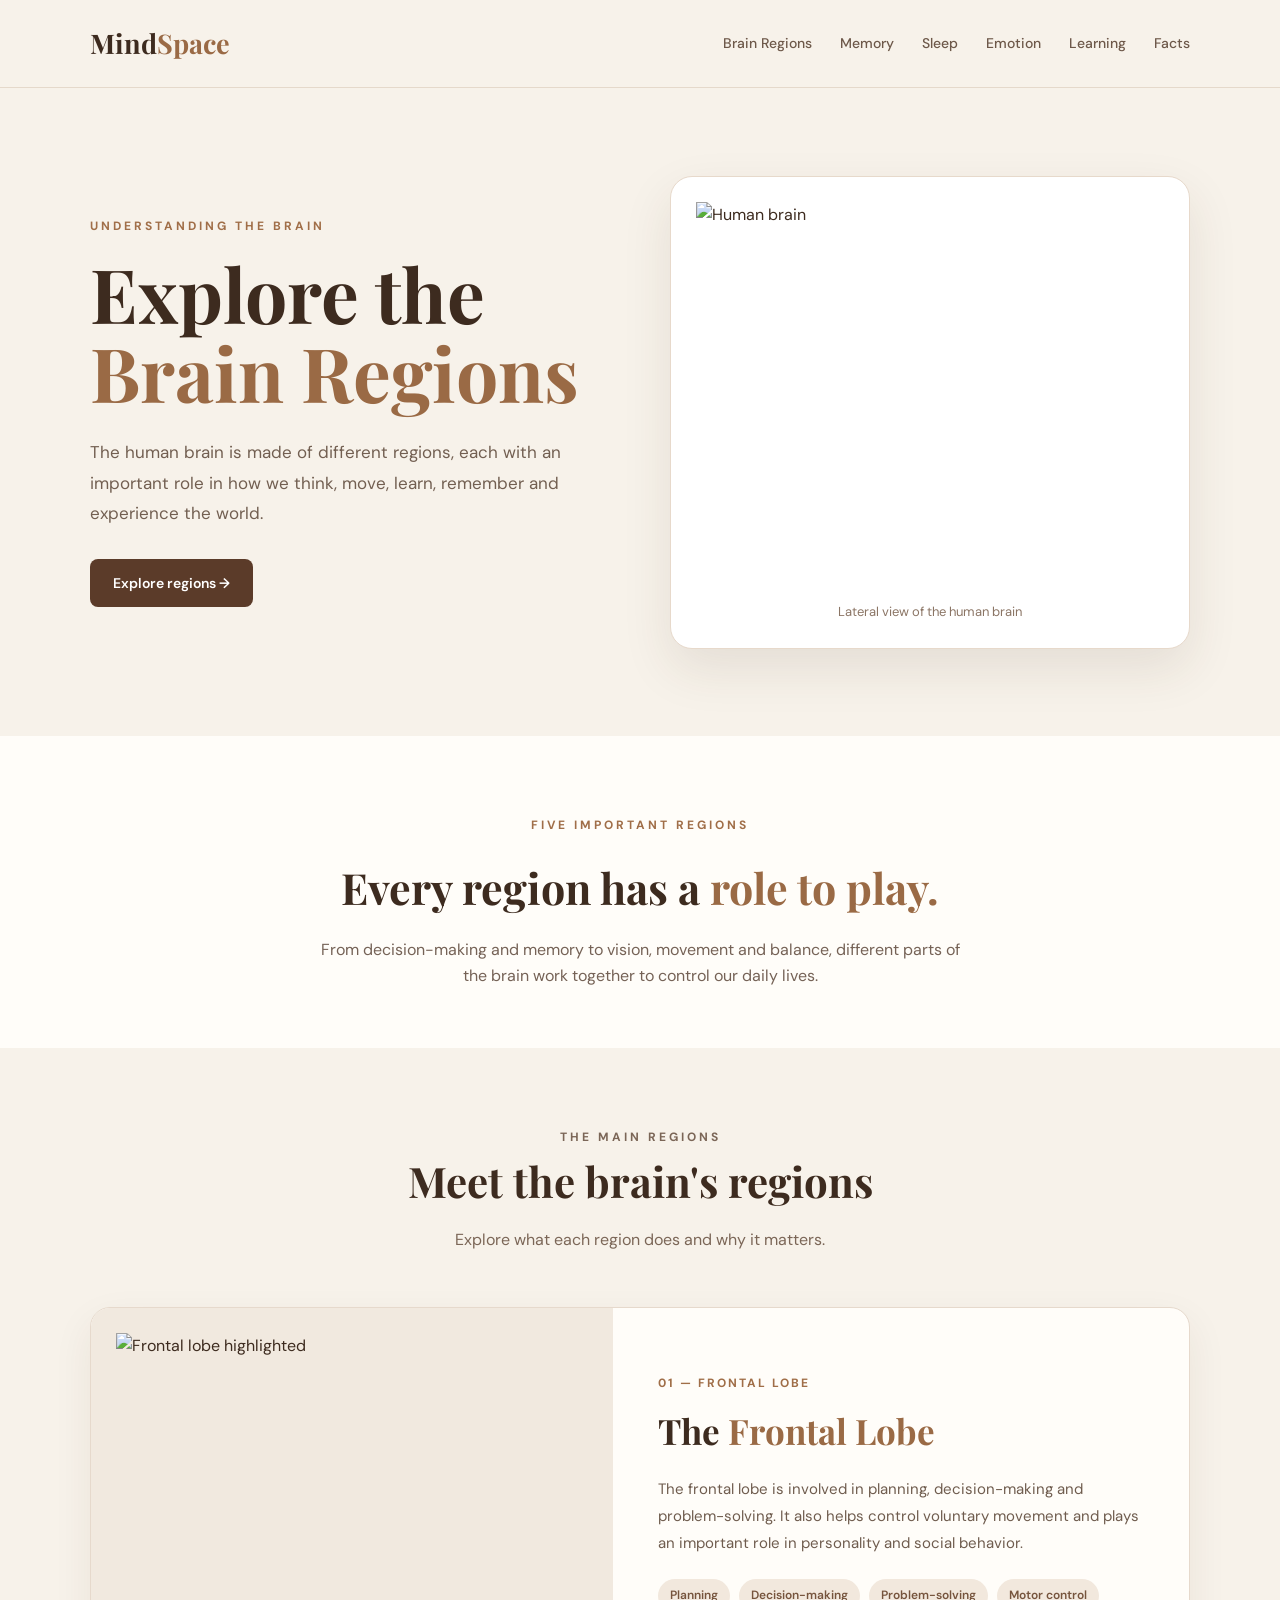
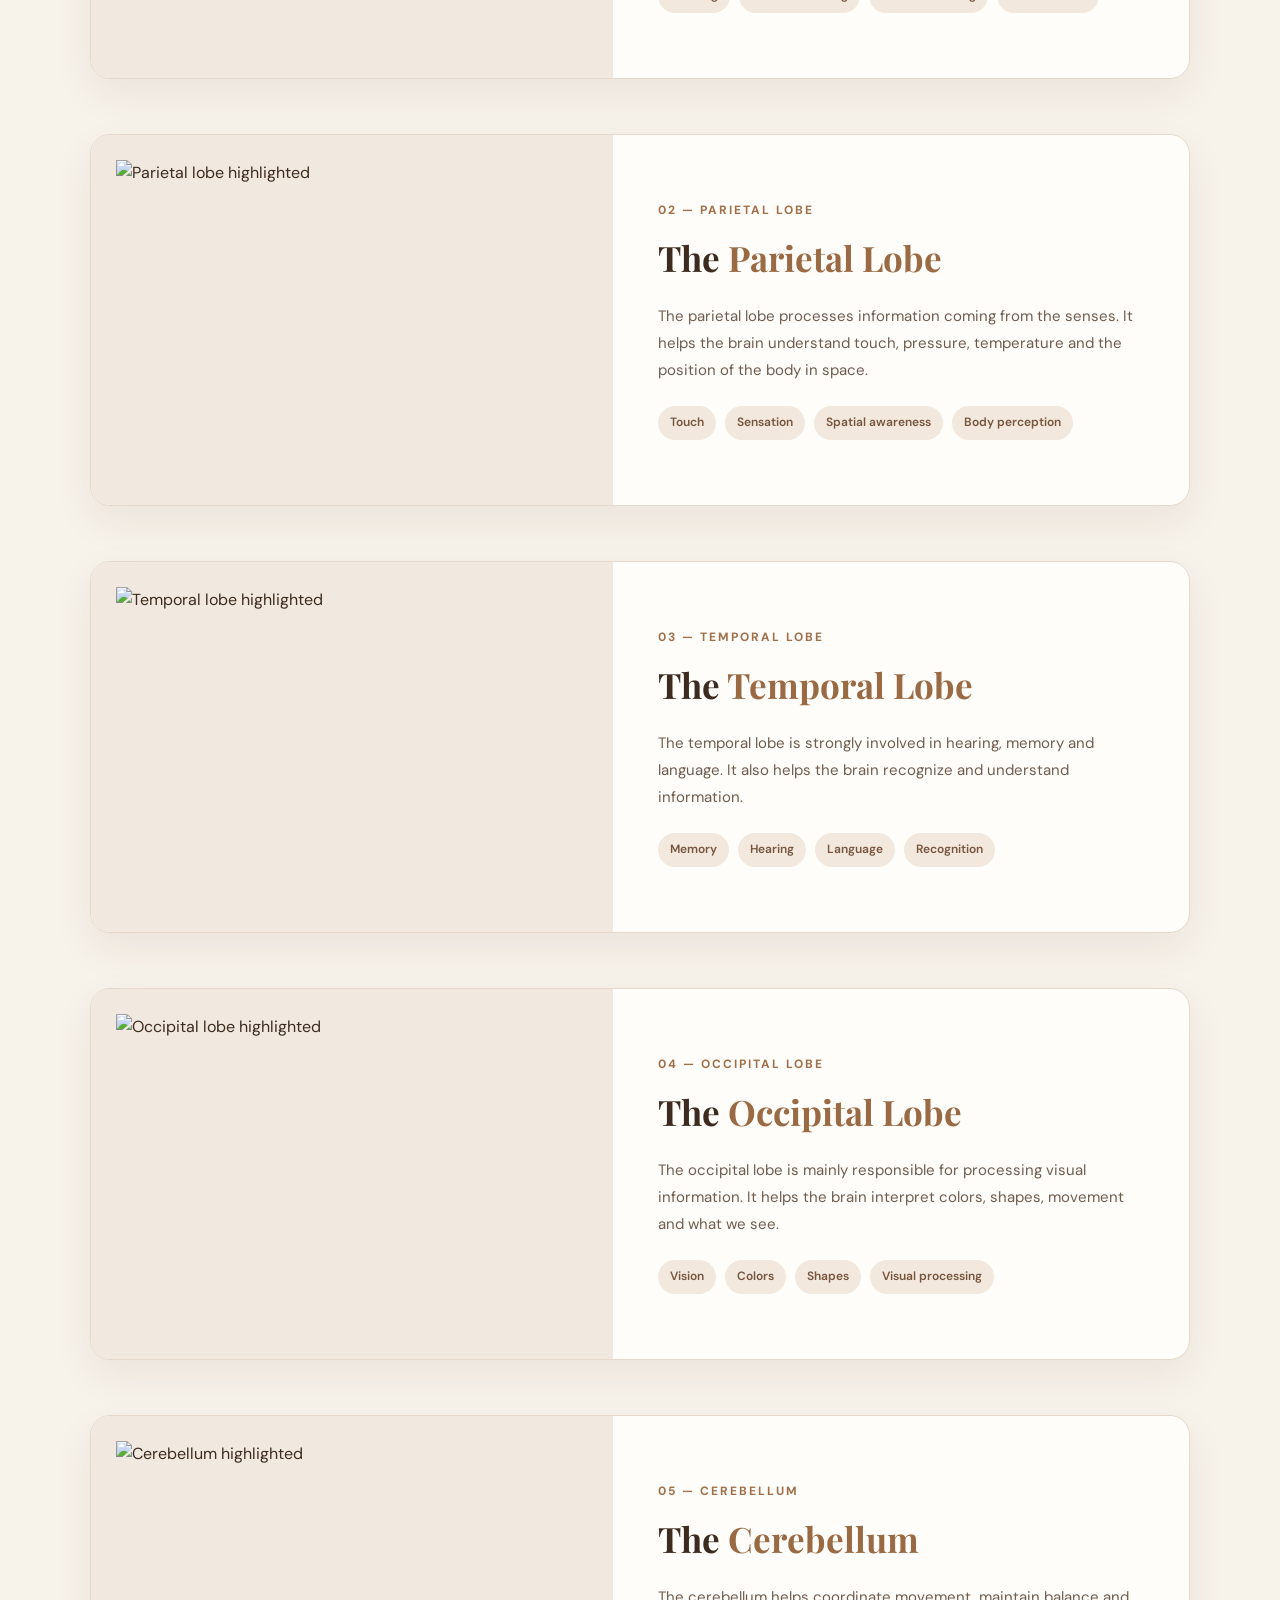
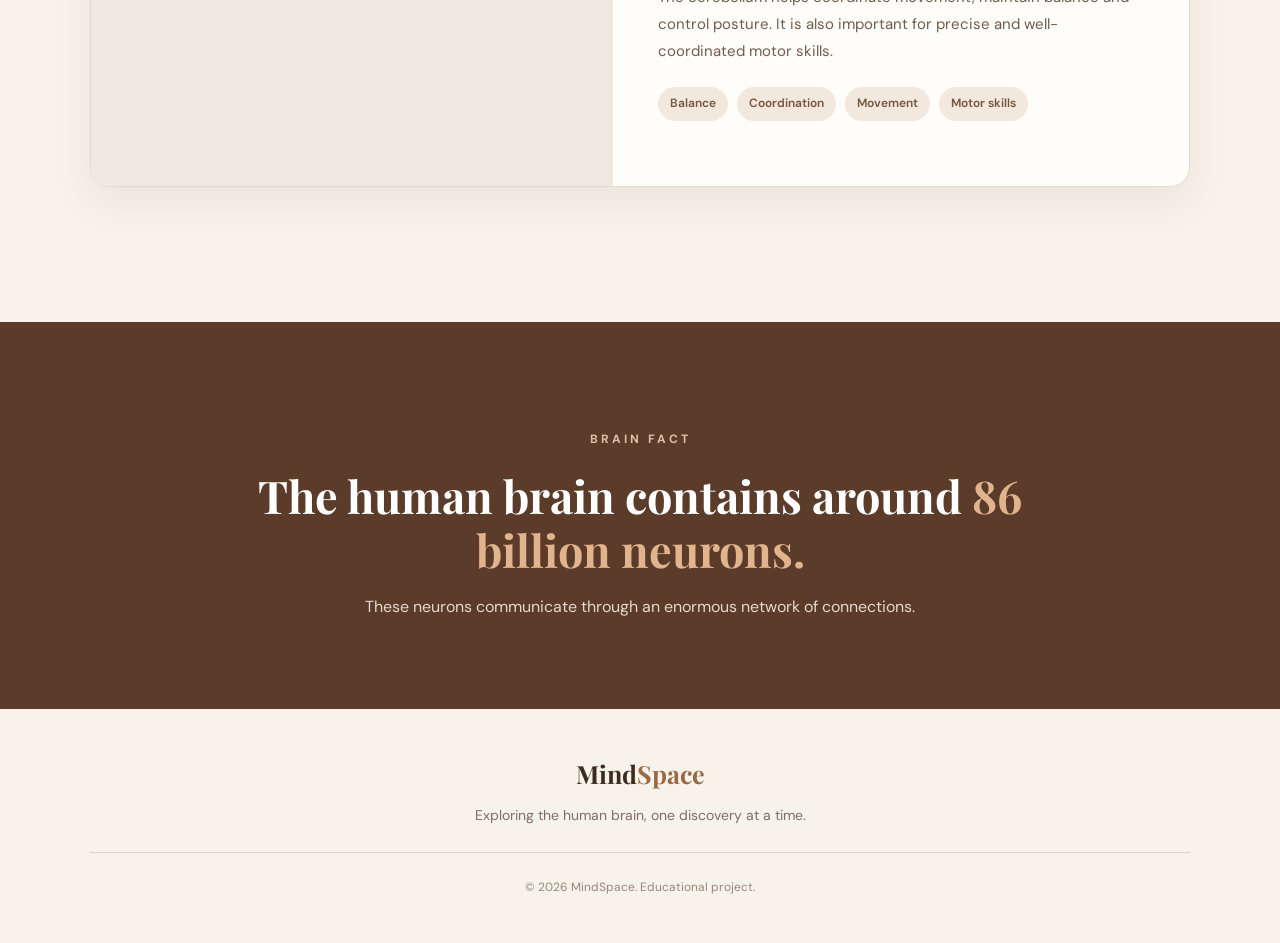
==== brain-regions.html @ 79ee7299 "Add files via upload" ====
<!DOCTYPE html>
<html lang="en">

<head>
    <meta charset="UTF-8">
    <meta name="viewport" content="width=device-width, initial-scale=1.0">

    <title>Brain Regions — MindSpace</title>

    <link rel="preconnect" href="https://fonts.googleapis.com">
    <link rel="preconnect" href="https://fonts.gstatic.com" crossorigin>

    <link
        href="https://fonts.googleapis.com/css2?family=DM+Sans:wght@400;500;600;700&family=Playfair+Display:wght@500;600;700&display=swap"
        rel="stylesheet"
    >

    <style>

        /* =========================
           GENERAL
        ========================= */

        * {
            margin: 0;
            padding: 0;
            box-sizing: border-box;
        }

        html {
            scroll-behavior: smooth;
        }

        body {
            font-family: "DM Sans", sans-serif;
            background: #f7f2ea;
            color: #3d2b1f;
            line-height: 1.6;
        }

        a {
            text-decoration: none;
            color: inherit;
        }


        /* =========================
           NAVBAR
        ========================= */

        .navbar {
            width: 100%;
            padding: 22px 7%;
            display: flex;
            align-items: center;
            justify-content: space-between;

            background: #f7f2ea;
            border-bottom: 1px solid #e5d9cb;

            position: sticky;
            top: 0;
            z-index: 1000;
        }

        .logo {
            font-family: "Playfair Display", serif;
            font-size: 27px;
            font-weight: 700;
            color: #3d2b1f;
        }

        .logo span {
            color: #9a6a45;
        }

        nav {
            display: flex;
            gap: 28px;
        }

        nav a {
            font-size: 14px;
            font-weight: 500;
            color: #6d5849;
            transition: 0.3s;
        }

        nav a:hover {
            color: #9a6a45;
        }

        .menu-btn {
            display: none;
            border: none;
            background: none;
            font-size: 25px;
            color: #3d2b1f;
            cursor: pointer;
        }


        /* =========================
           HERO
        ========================= */

        .hero {
            min-height: 72vh;
            padding: 80px 7%;

            display: grid;
            grid-template-columns: 1fr 1fr;
            align-items: center;
            gap: 60px;
        }

        .small-title {
            font-size: 12px;
            font-weight: 700;
            letter-spacing: 3px;
            color: #a06e48;
            margin-bottom: 18px;
        }

        .hero h1 {
            font-family: "Playfair Display", serif;
            font-size: clamp(48px, 6vw, 75px);
            line-height: 1.05;
            color: #3d2b1f;
            margin-bottom: 25px;
        }

        .hero h1 span {
            color: #9a6a45;
        }

        .hero-description {
            max-width: 540px;
            color: #725f51;
            font-size: 17px;
            line-height: 1.8;
            margin-bottom: 30px;
        }

        .main-button {
            display: inline-block;
            padding: 13px 23px;
            background: #5b3b29;
            color: white;
            border-radius: 8px;

            font-size: 14px;
            font-weight: 600;

            transition: 0.3s;
        }

        .main-button:hover {
            background: #8b6040;
            transform: translateY(-2px);
        }


        /* =========================
           HERO IMAGE
        ========================= */

        .hero-visual {
            display: flex;
            justify-content: center;
            align-items: center;
        }

        .hero-image-box {
            width: 100%;
            max-width: 550px;
            background: white;
            border-radius: 22px;
            padding: 25px;

            border: 1px solid #e7d9cb;

            box-shadow: 0 20px 50px rgba(73, 45, 27, 0.10);
        }

        .hero-image-box img {
            width: 100%;
            height: 390px;
            object-fit: contain;
            display: block;
        }

        .image-caption {
            text-align: center;
            font-size: 13px;
            color: #8b7565;
            margin-top: 10px;
        }


        /* =========================
           INTRO
        ========================= */

        .intro {
            text-align: center;
            padding: 80px 7% 60px;
            background: #fffdf9;
        }

        .intro h2 {
            font-family: "Playfair Display", serif;
            font-size: 43px;
            color: #3d2b1f;
            margin-bottom: 15px;
        }

        .intro h2 span {
            color: #9a6a45;
        }

        .intro p:last-child {
            max-width: 650px;
            margin: auto;
            color: #756256;
            font-size: 16px;
        }


        /* =========================
           REGIONS
        ========================= */

        .regions {
            padding: 80px 7%;
        }

        .section-heading {
            text-align: center;
            margin-bottom: 55px;
        }

        .section-heading h2 {
            font-family: "Playfair Display", serif;
            font-size: 42px;
            color: #3d2b1f;
            margin-bottom: 12px;
        }

        .section-heading p {
            color: #7b6657;
            max-width: 600px;
            margin: auto;
        }


        /* =========================
           REGION CARD
        ========================= */

        .region-card {
            max-width: 1100px;
            margin: 0 auto 55px;

            display: grid;
            grid-template-columns: 0.95fr 1.05fr;

            background: #fffdf9;

            border: 1px solid #e6d9cc;
            border-radius: 20px;

            overflow: hidden;

            box-shadow: 0 15px 40px rgba(70, 43, 27, 0.07);

            transition: 0.35s;
        }

        .region-card:hover {
            transform: translateY(-5px);
            box-shadow: 0 22px 50px rgba(70, 43, 27, 0.11);
        }


        /* IMAGE */

        .region-image {
            min-height: 360px;
            background: #f1e9df;

            display: flex;
            justify-content: center;
            align-items: center;

            padding: 25px;
        }

        .region-image img {
            width: 100%;
            height: 320px;
            object-fit: contain;
            display: block;
        }


        /* CONTENT */

        .region-content {
            padding: 45px;
            display: flex;
            flex-direction: column;
            justify-content: center;
        }

        .region-number {
            font-size: 12px;
            font-weight: 700;
            letter-spacing: 2px;
            color: #a06e48;
            margin-bottom: 10px;
        }

        .region-content h3 {
            font-family: "Playfair Display", serif;
            font-size: 35px;
            color: #3d2b1f;
            margin-bottom: 17px;
        }

        .region-content h3 span {
            color: #9a6a45;
        }

        .region-content p {
            color: #6f5c4e;
            font-size: 15px;
            line-height: 1.8;
            margin-bottom: 22px;
        }


        /* TAGS */

        .tags {
            display: flex;
            flex-wrap: wrap;
            gap: 9px;
        }

        .tag {
            padding: 7px 12px;

            background: #f2e8dd;
            color: #76543d;

            border-radius: 30px;

            font-size: 12px;
            font-weight: 600;
        }


        /* =========================
           FACT SECTION
        ========================= */

        .fact-section {
            padding: 90px 7%;
            background: #5b3b29;
            color: white;
            text-align: center;
        }

        .fact-section .small-title {
            color: #dfc0a5;
        }

        .fact-section h2 {
            font-family: "Playfair Display", serif;
            font-size: 45px;
            max-width: 800px;
            margin: auto;
            line-height: 1.2;
        }

        .fact-section h2 span {
            color: #e1b48d;
        }

        .fact-section p {
            margin-top: 18px;
            color: #e6d8cc;
        }


        /* =========================
           FOOTER
        ========================= */

        footer {
            padding: 45px 7%;
            background: #f7f2ea;
            text-align: center;
        }

        .footer-logo {
            font-family: "Playfair Display", serif;
            font-size: 25px;
            font-weight: 700;
            color: #3d2b1f;
        }

        .footer-logo span {
            color: #9a6a45;
        }

        footer p {
            color: #806e61;
            margin: 10px 0 25px;
            font-size: 14px;
        }

        .footer-line {
            width: 100%;
            height: 1px;
            background: #dfd1c3;
            margin-bottom: 20px;
        }

        footer small {
            color: #9a8777;
            font-size: 12px;
        }


        /* =========================
           RESPONSIVE
        ========================= */

        @media (max-width: 900px) {

            nav {
                display: none;
            }

            .menu-btn {
                display: block;
            }

            .hero {
                grid-template-columns: 1fr;
                text-align: center;
                padding-top: 55px;
            }

            .hero-description {
                margin-left: auto;
                margin-right: auto;
            }

            .region-card {
                grid-template-columns: 1fr;
            }

            .region-image {
                min-height: 300px;
            }

            .region-content {
                padding: 35px;
            }
        }


        @media (max-width: 600px) {

            .navbar {
                padding: 18px 5%;
            }

            .hero {
                padding: 55px 5%;
            }

            .hero h1 {
                font-size: 45px;
            }

            .hero-image-box img {
                height: 280px;
            }

            .intro,
            .regions {
                padding-left: 5%;
                padding-right: 5%;
            }

            .intro h2,
            .section-heading h2 {
                font-size: 34px;
            }

            .region-image img {
                height: 260px;
            }

            .region-content {
                padding: 28px;
            }

            .region-content h3 {
                font-size: 29px;
            }

            .fact-section h2 {
                font-size: 34px;
            }
        }

    </style>
</head>


<body>


    <!-- =========================
         NAVBAR
    ========================= -->

    <header class="navbar">

        <a href="index.html" class="logo">
            Mind<span>Space</span>
        </a>

        <nav>
            <a href="brain-regions.html">Brain Regions</a>
            <a href="memory.html">Memory</a>
            <a href="sleep.html">Sleep</a>
            <a href="emotion.html">Emotion</a>
            <a href="learning.html">Learning</a>
            <a href="facts.html">Facts</a>
        </nav>

        <button class="menu-btn">☰</button>

    </header>



    <!-- =========================
         HERO
    ========================= -->

    <main>

        <section class="hero">

            <div class="hero-text">

                <p class="small-title">
                    UNDERSTANDING THE BRAIN
                </p>

                <h1>
                    Explore the
                    <span>Brain Regions</span>
                </h1>

                <p class="hero-description">
                    The human brain is made of different regions,
                    each with an important role in how we think,
                    move, learn, remember and experience the world.
                </p>

                <a href="#regions" class="main-button">
                    Explore regions →
                </a>

            </div>


            <div class="hero-visual">

                <div class="hero-image-box">

                    <img
                        src="https://commons.wikimedia.org/wiki/Special:FilePath/Brain%20Lateral%20%28NIH%20BioArt%2060%29.png"
                        alt="Human brain"
                    >

                    <p class="image-caption">
                        Lateral view of the human brain
                    </p>

                </div>

            </div>

        </section>



        <!-- =========================
             INTRO
        ========================= -->

        <section class="intro">

            <p class="small-title">
                FIVE IMPORTANT REGIONS
            </p>

            <h2>
                Every region has a
                <span>role to play.</span>
            </h2>

            <p>
                From decision-making and memory to vision,
                movement and balance, different parts of the brain
                work together to control our daily lives.
            </p>

        </section>



        <!-- =========================
             REGIONS
        ========================= -->

        <section class="regions" id="regions">


            <div class="section-heading">

                <p class="small-title">
                    THE MAIN REGIONS
                </p>

                <h2>
                    Meet the brain's regions
                </h2>

                <p>
                    Explore what each region does and why it matters.
                </p>

            </div>



            <!-- =========================
                 01 FRONTAL LOBE
            ========================= -->

            <article class="region-card">

                <div class="region-image">

                    <img
                        src="https://commons.wikimedia.org/wiki/Special:FilePath/Frontal%20lobe%20-%20lateral%20view.png"
                        alt="Frontal lobe highlighted"
                    >

                </div>


                <div class="region-content">

                    <div class="region-number">
                        01 — FRONTAL LOBE
                    </div>

                    <h3>
                        The <span>Frontal Lobe</span>
                    </h3>

                    <p>
                        The frontal lobe is involved in planning,
                        decision-making and problem-solving.
                        It also helps control voluntary movement
                        and plays an important role in personality
                        and social behavior.
                    </p>

                    <div class="tags">

                        <span class="tag">Planning</span>
                        <span class="tag">Decision-making</span>
                        <span class="tag">Problem-solving</span>
                        <span class="tag">Motor control</span>

                    </div>

                </div>

            </article>



            <!-- =========================
                 02 PARIETAL LOBE
            ========================= -->

            <article class="region-card">

                <div class="region-image">

                    <img
                        src="https://commons.wikimedia.org/wiki/Special:FilePath/Parietal%20lobe%20-%20lateral%20view.png"
                        alt="Parietal lobe highlighted"
                    >

                </div>


                <div class="region-content">

                    <div class="region-number">
                        02 — PARIETAL LOBE
                    </div>

                    <h3>
                        The <span>Parietal Lobe</span>
                    </h3>

                    <p>
                        The parietal lobe processes information
                        coming from the senses. It helps the brain
                        understand touch, pressure, temperature
                        and the position of the body in space.
                    </p>

                    <div class="tags">

                        <span class="tag">Touch</span>
                        <span class="tag">Sensation</span>
                        <span class="tag">Spatial awareness</span>
                        <span class="tag">Body perception</span>

                    </div>

                </div>

            </article>



            <!-- =========================
                 03 TEMPORAL LOBE
            ========================= -->

            <article class="region-card">

                <div class="region-image">

                    <img
                        src="https://commons.wikimedia.org/wiki/Special:FilePath/Temporal%20lobe%20-%20lateral%20view.png"
                        alt="Temporal lobe highlighted"
                    >

                </div>


                <div class="region-content">

                    <div class="region-number">
                        03 — TEMPORAL LOBE
                    </div>

                    <h3>
                        The <span>Temporal Lobe</span>
                    </h3>

                    <p>
                        The temporal lobe is strongly involved in
                        hearing, memory and language. It also helps
                        the brain recognize and understand information.
                    </p>

                    <div class="tags">

                        <span class="tag">Memory</span>
                        <span class="tag">Hearing</span>
                        <span class="tag">Language</span>
                        <span class="tag">Recognition</span>

                    </div>

                </div>

            </article>



            <!-- =========================
                 04 OCCIPITAL LOBE
            ========================= -->

            <article class="region-card">

                <div class="region-image">

                    <img
                        src="https://commons.wikimedia.org/wiki/Special:FilePath/Occipital%20lobe%20-%20lateral%20view.png"
                        alt="Occipital lobe highlighted"
                    >

                </div>


                <div class="region-content">

                    <div class="region-number">
                        04 — OCCIPITAL LOBE
                    </div>

                    <h3>
                        The <span>Occipital Lobe</span>
                    </h3>

                    <p>
                        The occipital lobe is mainly responsible
                        for processing visual information.
                        It helps the brain interpret colors,
                        shapes, movement and what we see.
                    </p>

                    <div class="tags">

                        <span class="tag">Vision</span>
                        <span class="tag">Colors</span>
                        <span class="tag">Shapes</span>
                        <span class="tag">Visual processing</span>

                    </div>

                </div>

            </article>



            <!-- =========================
                 05 CEREBELLUM
            ========================= -->

            <article class="region-card">

                <div class="region-image">

                    <img
                        src="https://commons.wikimedia.org/wiki/Special:FilePath/Cerebellum%20NIH.png"
                        alt="Cerebellum highlighted"
                    >

                </div>


                <div class="region-content">

                    <div class="region-number">
                        05 — CEREBELLUM
                    </div>

                    <h3>
                        The <span>Cerebellum</span>
                    </h3>

                    <p>
                        The cerebellum helps coordinate movement,
                        maintain balance and control posture.
                        It is also important for precise and
                        well-coordinated motor skills.
                    </p>

                    <div class="tags">

                        <span class="tag">Balance</span>
                        <span class="tag">Coordination</span>
                        <span class="tag">Movement</span>
                        <span class="tag">Motor skills</span>

                    </div>

                </div>

            </article>


        </section>



        <!-- =========================
             FACT
        ========================= -->

        <section class="fact-section">

            <p class="small-title">
                BRAIN FACT
            </p>

            <h2>
                The human brain contains around
                <span>86 billion neurons.</span>
            </h2>

            <p>
                These neurons communicate through an enormous
                network of connections.
            </p>

        </section>


    </main>



    <!-- =========================
         FOOTER
    ========================= -->

    <footer>

        <div class="footer-logo">
            Mind<span>Space</span>
        </div>

        <p>
            Exploring the human brain, one discovery at a time.
        </p>

        <div class="footer-line"></div>

        <small>
            © 2026 MindSpace. Educational project.
        </small>

    </footer>


</body>
</html>
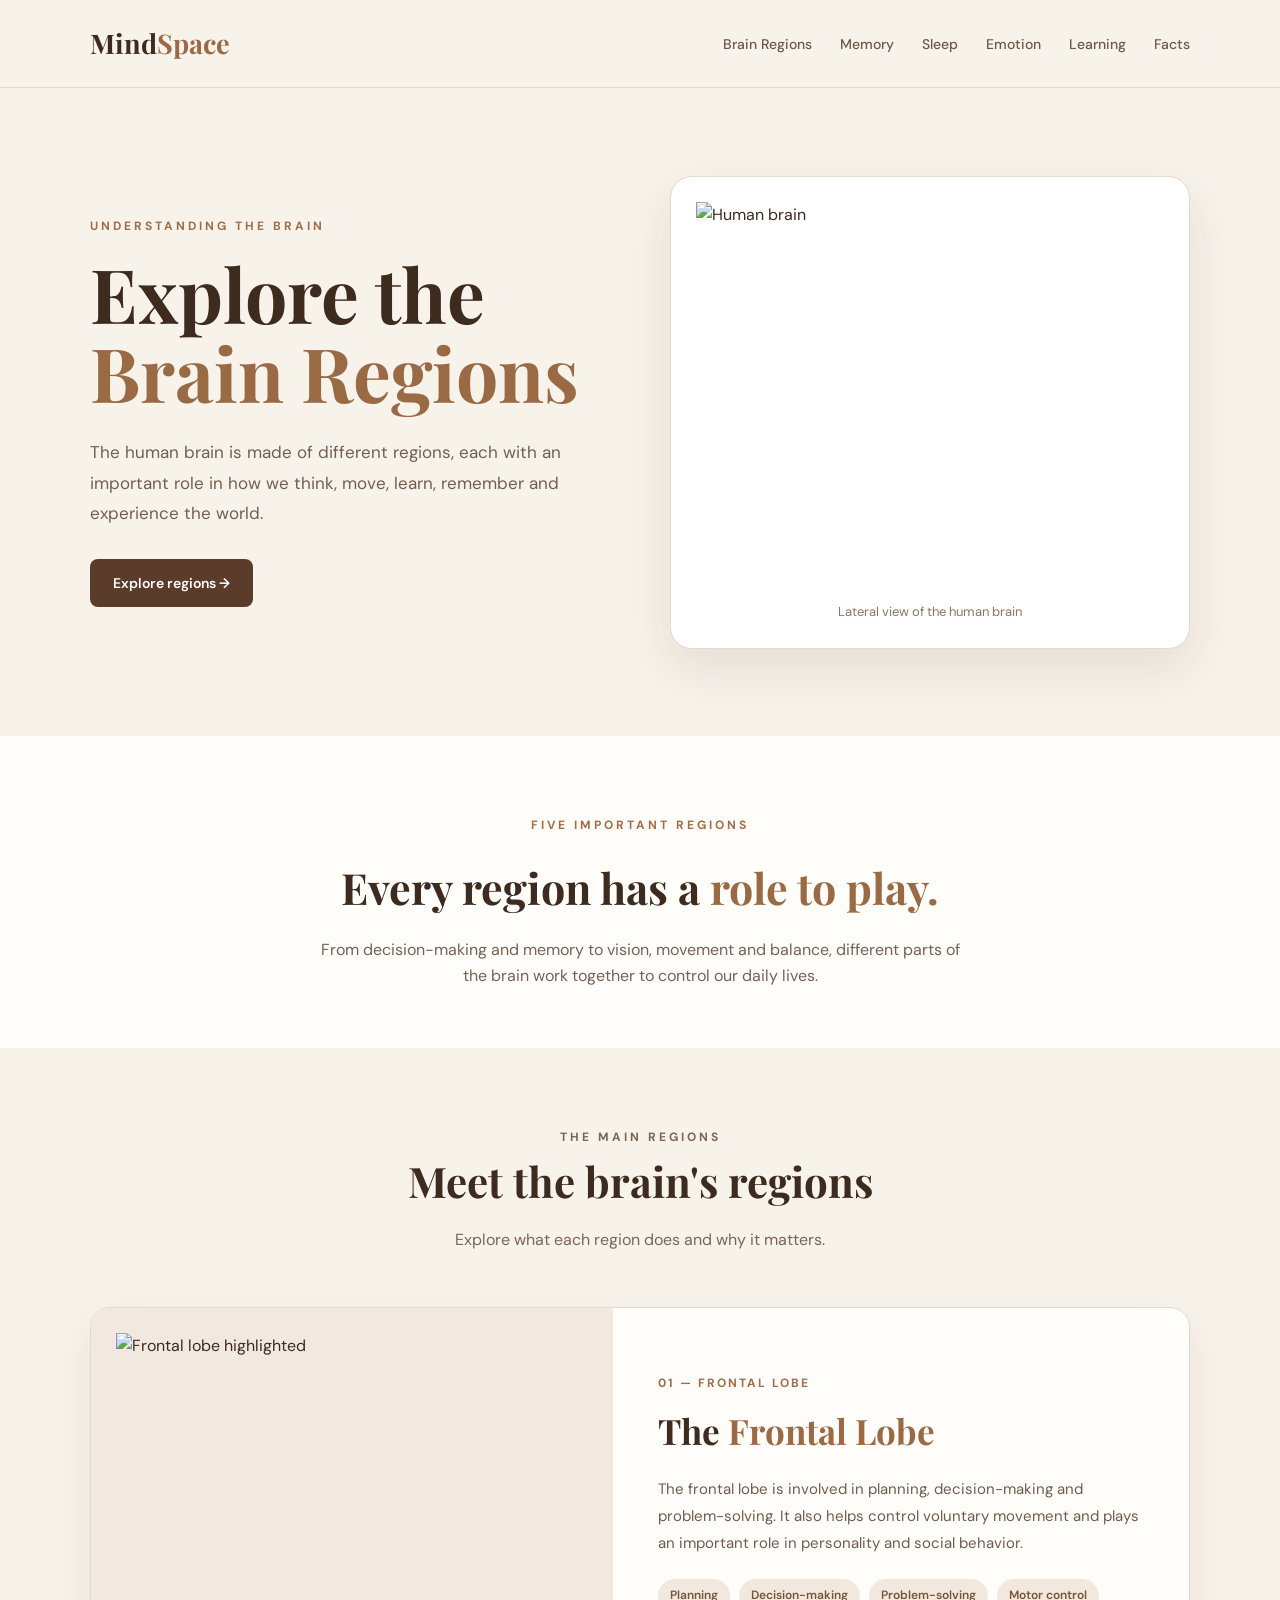
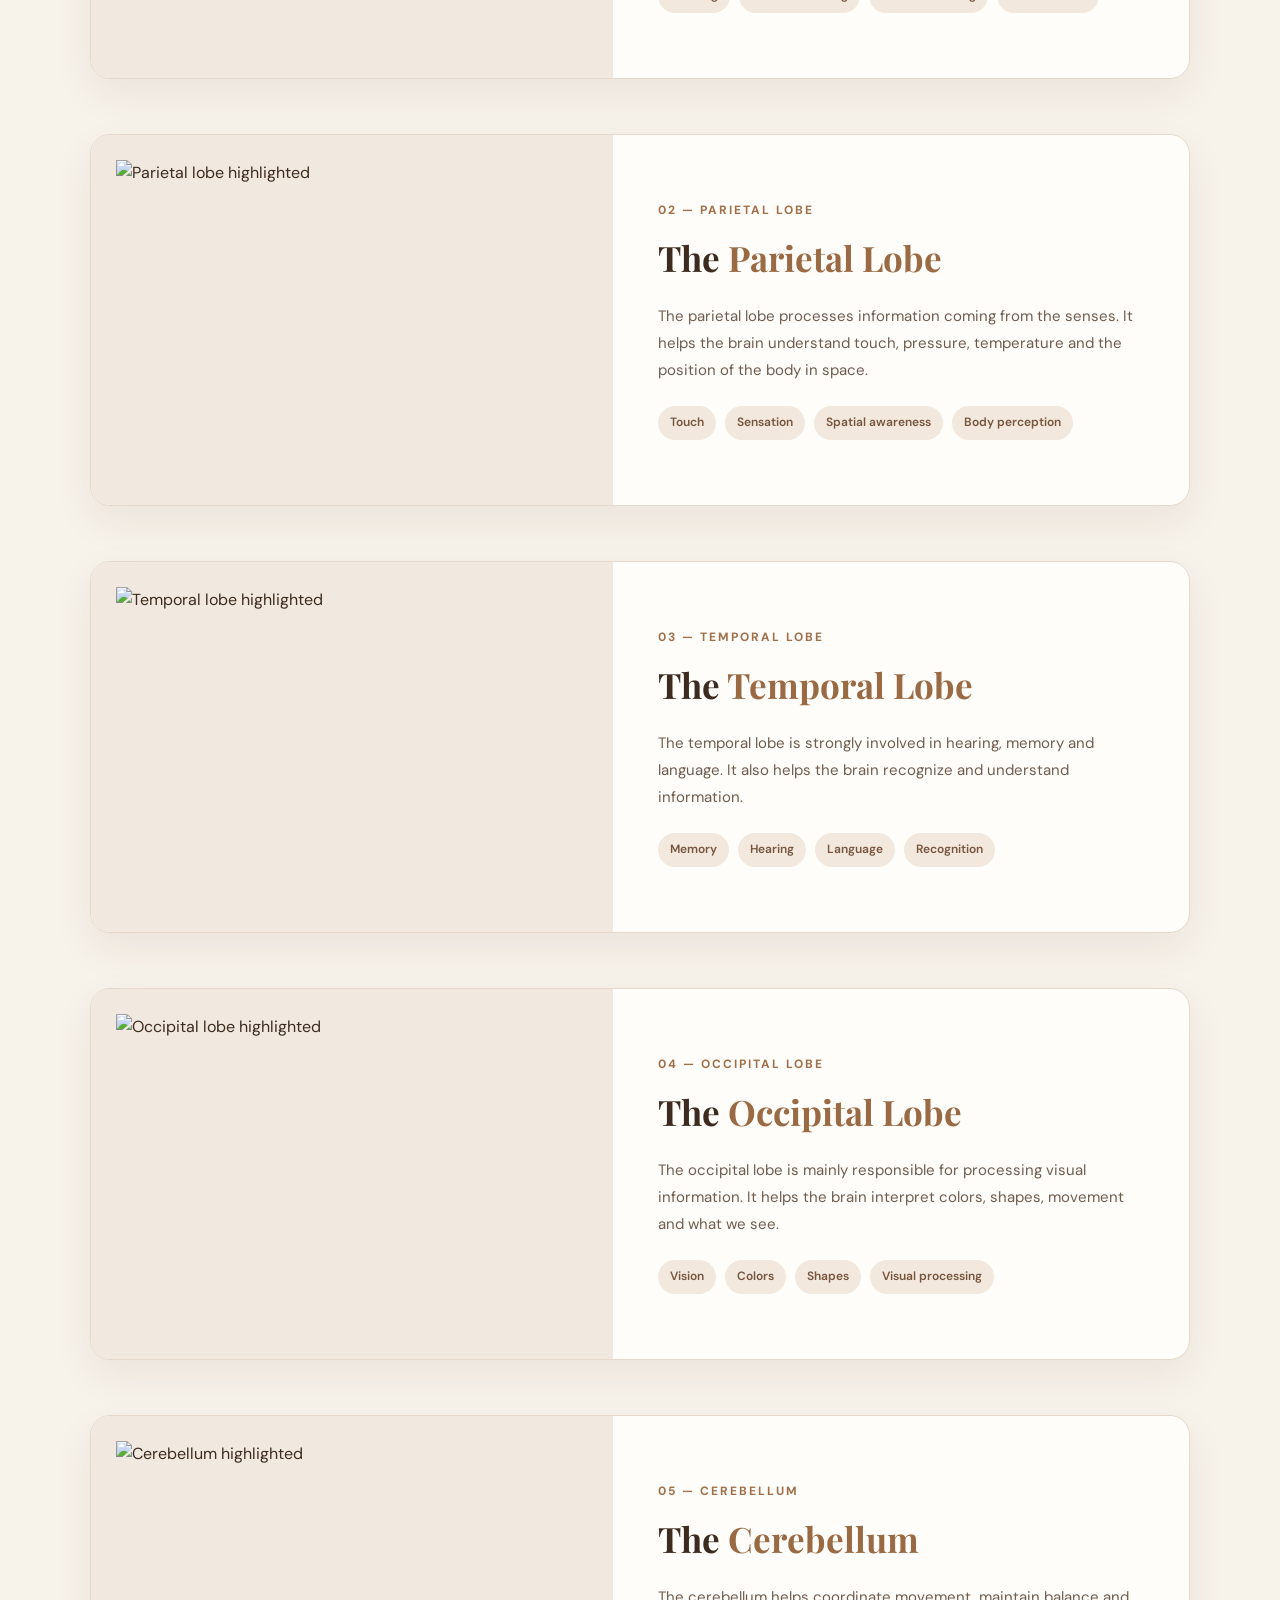
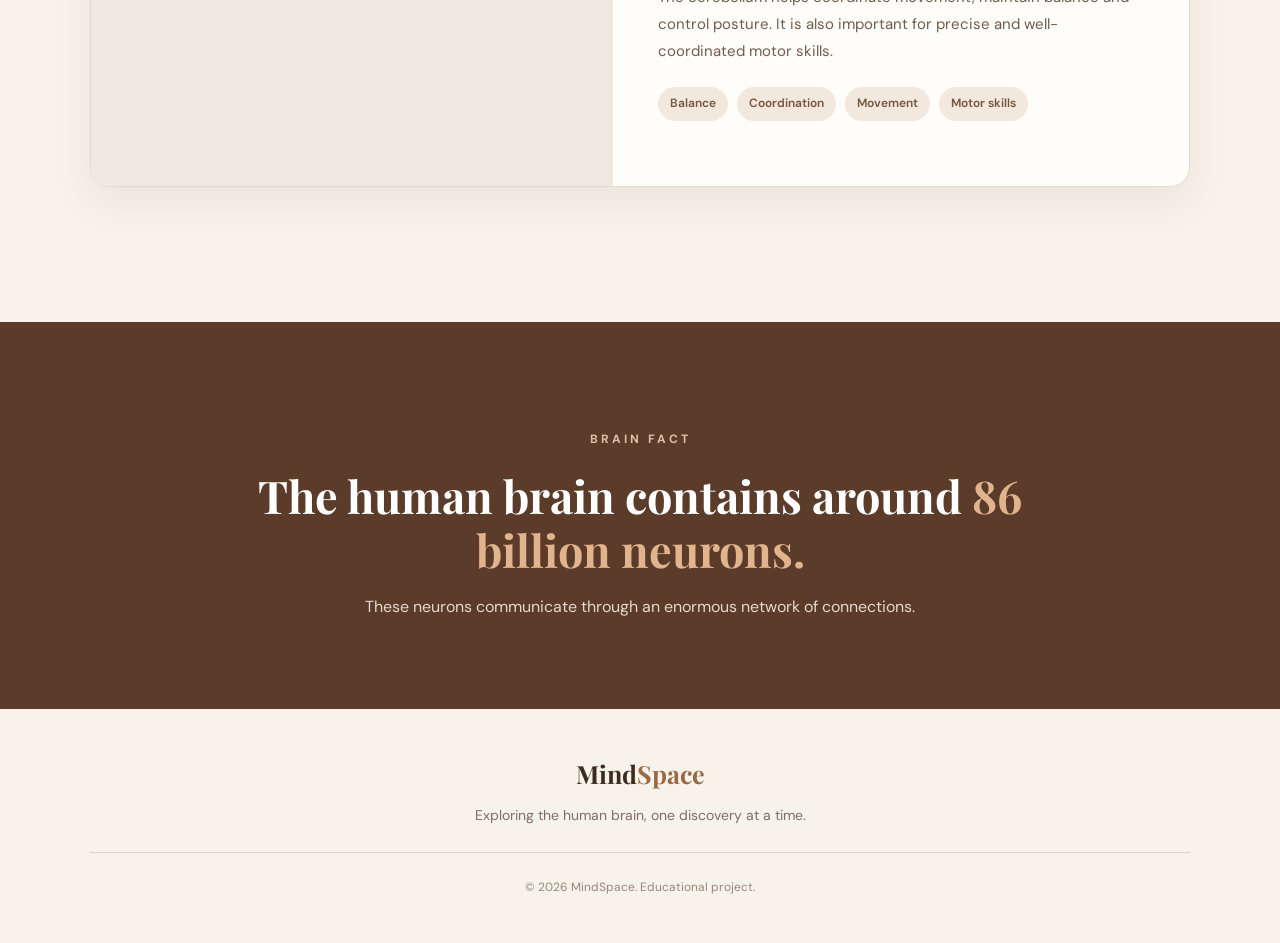
==== commit bd6e02e7: "Add files via upload" ====
--- a/brain-regions.html
+++ b/brain-regions.html
@@ -16,7 +16,6 @@
     >
 
     <style>
-
         /* =========================
            GENERAL
         ========================= */
@@ -60,7 +59,7 @@
 
             position: sticky;
             top: 0;
-            z-index: 1000;
+            z-index: 9999;
         }
 
         .logo {
@@ -74,19 +73,20 @@
             color: #9a6a45;
         }
 
-        nav {
+        nav ul {
             display: flex;
+            list-style: none;
             gap: 28px;
         }
 
-        nav a {
+        nav ul li a {
             font-size: 14px;
             font-weight: 500;
             color: #6d5849;
             transition: 0.3s;
         }
 
-        nav a:hover {
+        nav ul li a:hover {
             color: #9a6a45;
         }
 
@@ -94,7 +94,7 @@
             display: none;
             border: none;
             background: none;
-            font-size: 25px;
+            font-size: 28px;
             color: #3d2b1f;
             cursor: pointer;
         }
@@ -435,17 +435,39 @@
 
 
         /* =========================
-           RESPONSIVE
+           RESPONSIVE FOR ALL MOBILES & TABLETS
         ========================= */
 
-        @media (max-width: 900px) {
-
-            nav {
-                display: none;
-            }
+        @media (max-width: 1024px) {
 
             .menu-btn {
+                display: block !important;
+            }
+
+            nav ul {
+                display: none !important;
+                flex-direction: column;
+                position: absolute;
+                top: 75px;
+                left: 0;
+                width: 100%;
+                background: #f7f2ea;
+                border-bottom: 1px solid #e5d9cb;
+                padding: 20px 0;
+                text-align: center;
+                gap: 15px;
+                box-shadow: 0 10px 15px rgba(0,0,0,0.08);
+                z-index: 9999;
+            }
+
+            nav ul.mobile-menu {
+                display: flex !important;
+            }
+
+            nav ul li a {
+                font-size: 16px;
                 display: block;
+                padding: 8px 0;
             }
 
             .hero {
@@ -537,12 +559,14 @@
         </a>
 
         <nav>
-            <a href="brain-regions.html">Brain Regions</a>
-            <a href="memory.html">Memory</a>
-            <a href="sleep.html">Sleep</a>
-            <a href="emotion.html">Emotion</a>
-            <a href="learning.html">Learning</a>
-            <a href="facts.html">Facts</a>
+            <ul>
+                <li><a href="brain-regions.html">Brain Regions</a></li>
+                <li><a href="memory.html">Memory</a></li>
+                <li><a href="sleep.html">Sleep</a></li>
+                <li><a href="emotion.html">Emotion</a></li>
+                <li><a href="learning.html">Learning</a></li>
+                <li><a href="facts.html">Facts</a></li>
+            </ul>
         </nav>
 
         <button class="menu-btn">☰</button>
@@ -947,5 +971,22 @@
     </footer>
 
 
+    <!-- =========================
+         SCRIPT JS
+    ========================= -->
+
+    <script>
+        document.addEventListener("DOMContentLoaded", () => {
+            const menuBtn = document.querySelector(".menu-btn");
+            const navUl = document.querySelector("nav ul");
+
+            if (menuBtn && navUl) {
+                menuBtn.addEventListener("click", () => {
+                    navUl.classList.toggle("mobile-menu");
+                });
+            }
+        });
+    </script>
+
 </body>
 </html>
